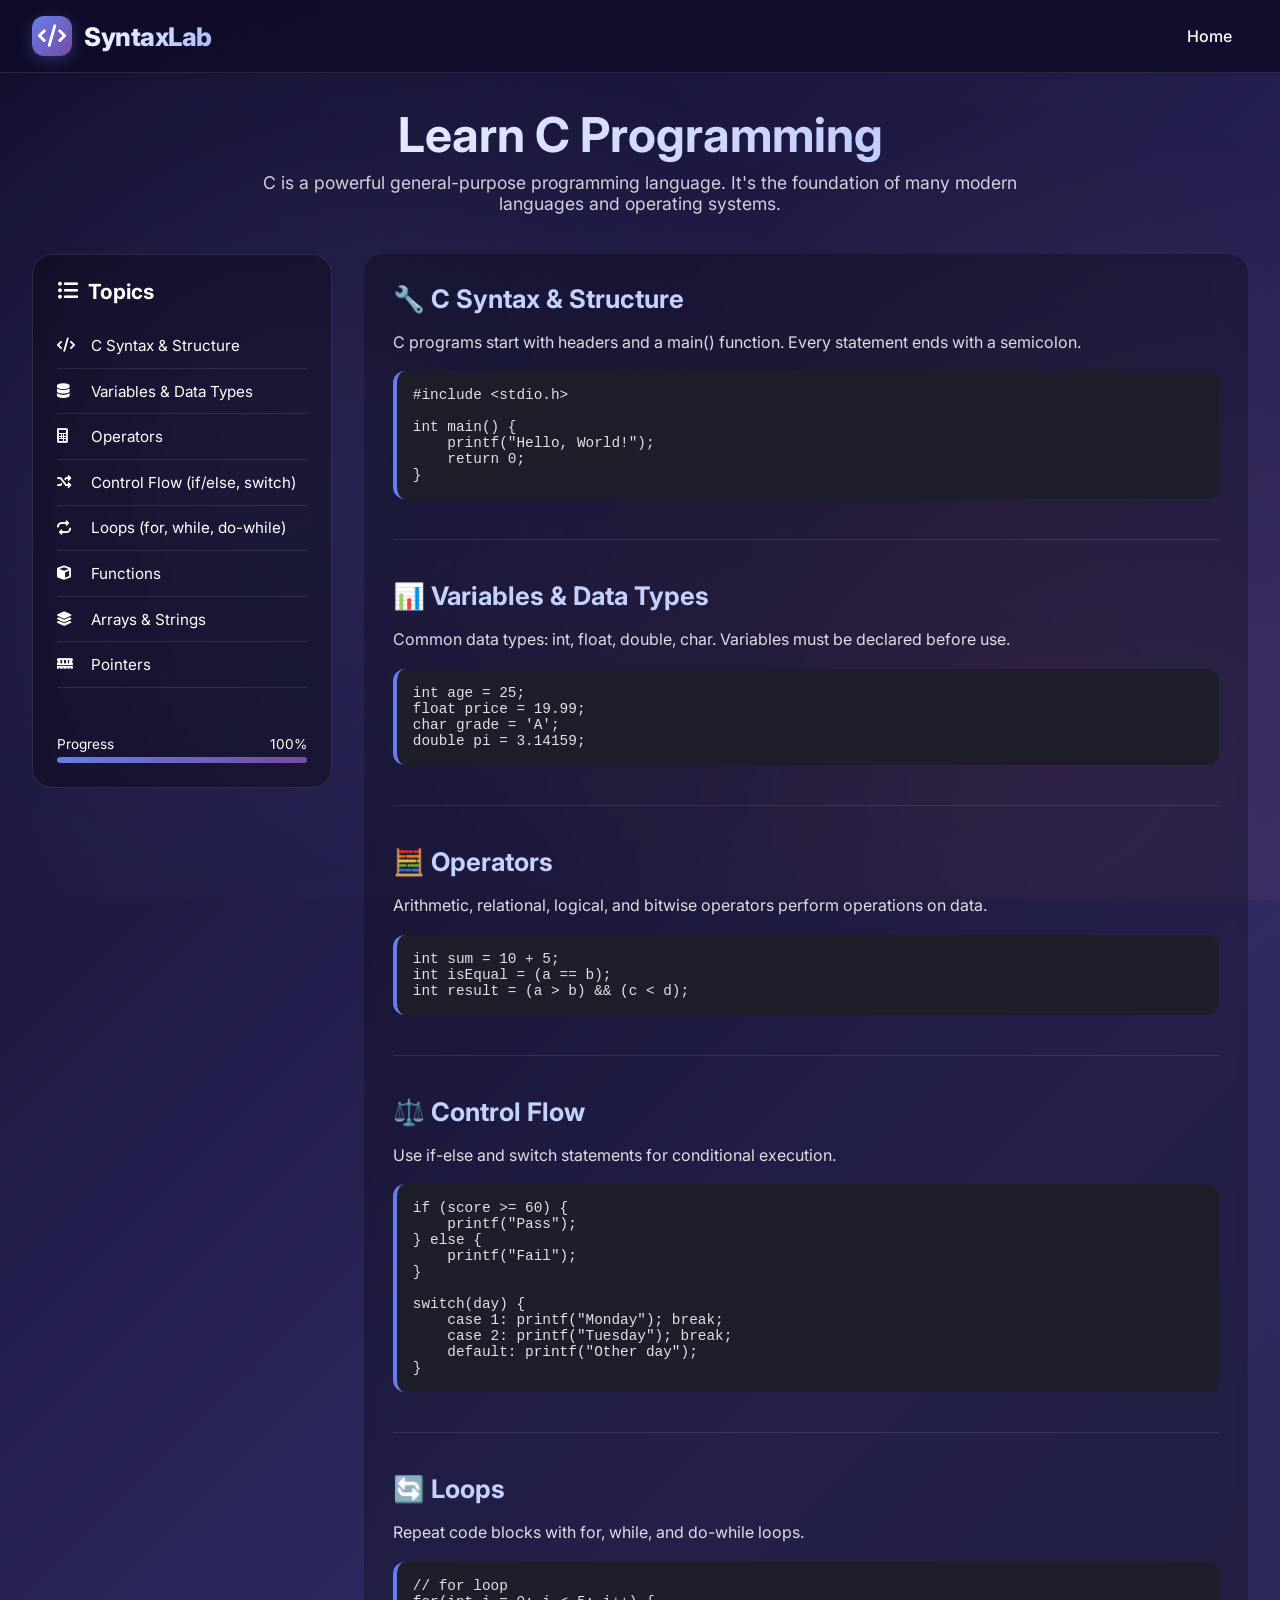
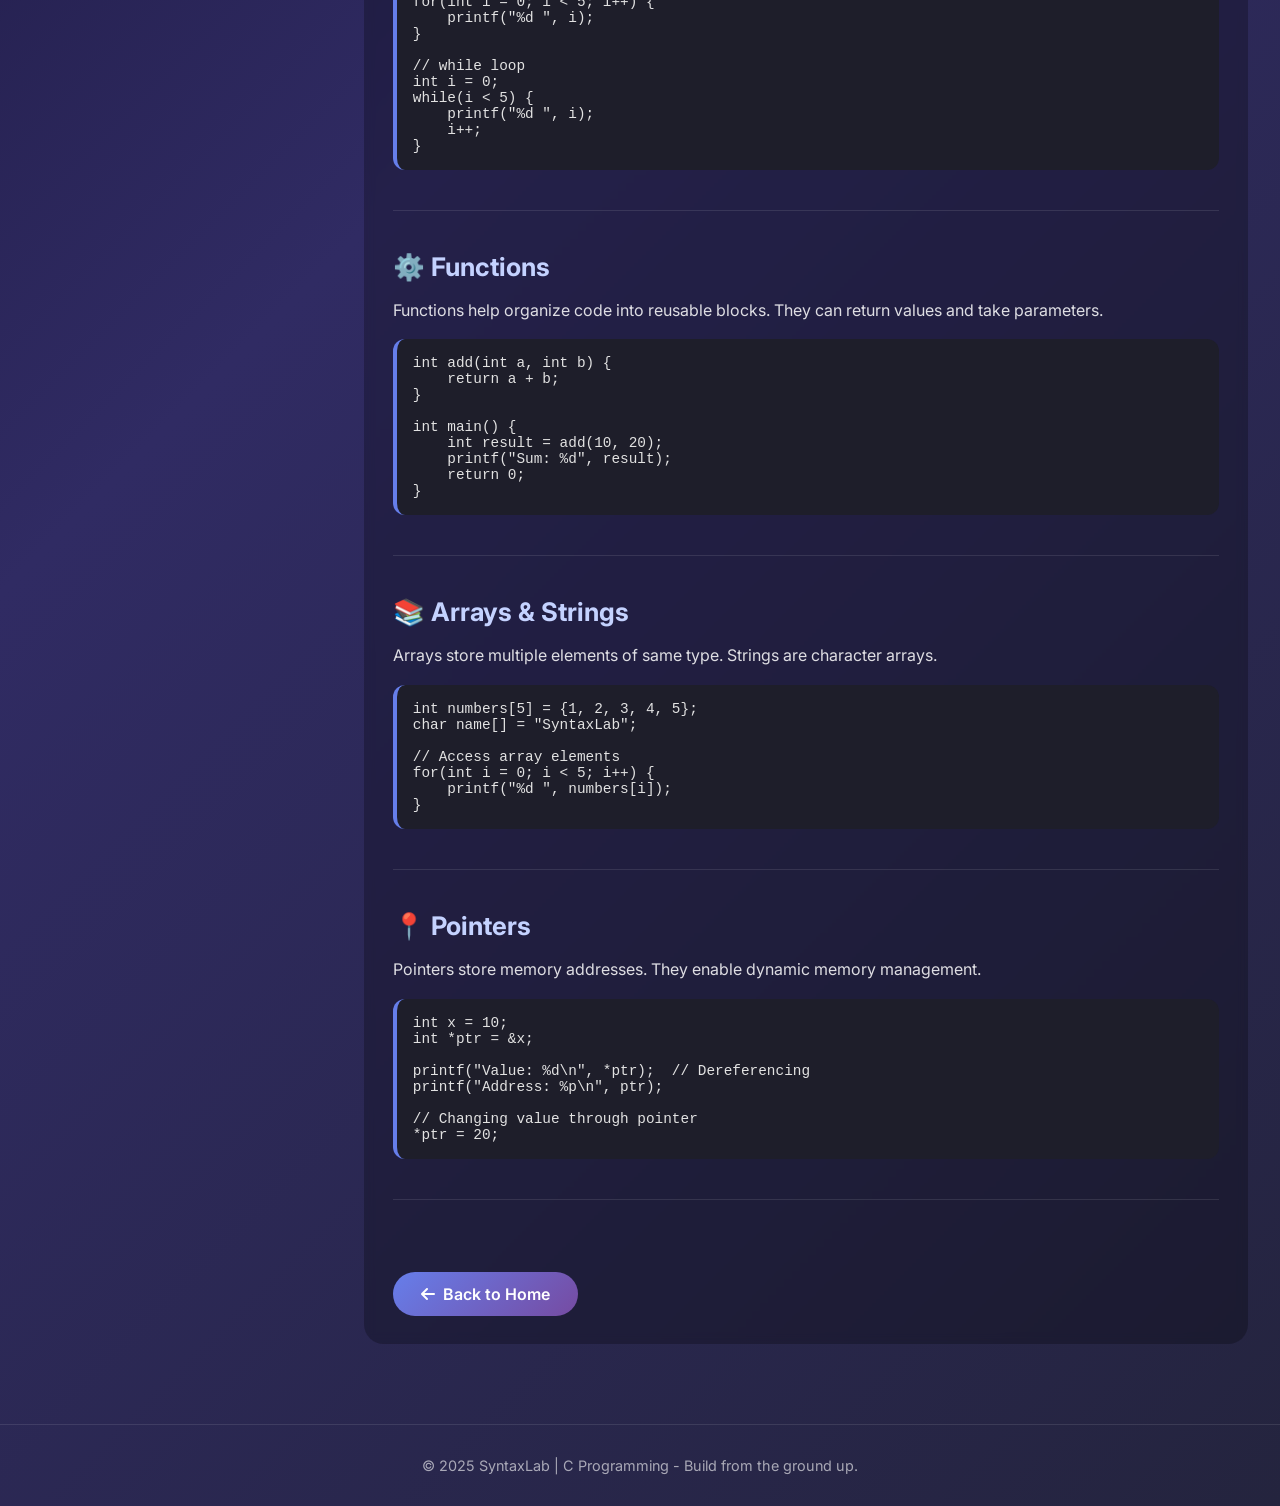
==== c.html @ 662ef064 "first commit" ====
<!DOCTYPE html>
<html lang="en">
<head>
    <meta charset="UTF-8">
    <meta name="viewport" content="width=device-width, initial-scale=1.0">
    <title>SyntaxLab | Learn C Programming</title>
    <link rel="stylesheet" href="style.css">
    <link rel="stylesheet" href="https://cdnjs.cloudflare.com/ajax/libs/font-awesome/6.0.0-beta3/css/all.min.css">
</head>
<body>

<nav class="navbar">
    <div class="nav-container">
        <div class="logo-area"><div class="logo-icon"><i class="fas fa-code"></i></div><span class="logo-text">SyntaxLab</span></div>
        <div class="nav-links"><a href="index.html" class="nav-link">Home</a></div>
    </div>
</nav>

<div class="language-container">
    <div class="language-header">
        <h1>Learn C Programming</h1>
        <p class="intro">C is a powerful general-purpose programming language. It's the foundation of many modern languages and operating systems.</p>
    </div>

    <div class="content-grid">
        <aside class="topics-sidebar">
            <h3><i class="fas fa-list-ul"></i> Topics</h3>
            <ul class="topic-list">
                <li><i class="fas fa-code"></i> C Syntax & Structure</li>
                <li><i class="fas fa-database"></i> Variables & Data Types</li>
                <li><i class="fas fa-calculator"></i> Operators</li>
                <li><i class="fas fa-random"></i> Control Flow (if/else, switch)</li>
                <li><i class="fas fa-repeat"></i> Loops (for, while, do-while)</li>
                <li><i class="fas fa-cube"></i> Functions</li>
                <li><i class="fas fa-layer-group"></i> Arrays & Strings</li>
                <li><i class="fas fa-memory"></i> Pointers</li>
            </ul>
            <div class="progress-wrapper">
                <div class="progress-label"><span>Progress</span><span class="progress-percent">0%</span></div>
                <div class="progress-bar"><div class="progress-fill"></div></div>
            </div>
        </aside>

        <main class="main-content">
            <div class="topic-section">
                <h2>🔧 C Syntax & Structure</h2>
                <p>C programs start with headers and a main() function. Every statement ends with a semicolon.</p>
                <div class="code-block"><pre>#include &lt;stdio.h&gt;

int main() {
    printf("Hello, World!");
    return 0;
}</pre></div>
            </div>

            <div class="topic-section">
                <h2>📊 Variables & Data Types</h2>
                <p>Common data types: int, float, double, char. Variables must be declared before use.</p>
                <div class="code-block"><pre>int age = 25;
float price = 19.99;
char grade = 'A';
double pi = 3.14159;</pre></div>
            </div>

            <div class="topic-section">
                <h2>🧮 Operators</h2>
                <p>Arithmetic, relational, logical, and bitwise operators perform operations on data.</p>
                <div class="code-block"><pre>int sum = 10 + 5;
int isEqual = (a == b);
int result = (a > b) && (c < d);</pre></div>
            </div>

            <div class="topic-section">
                <h2>⚖️ Control Flow</h2>
                <p>Use if-else and switch statements for conditional execution.</p>
                <div class="code-block"><pre>if (score >= 60) {
    printf("Pass");
} else {
    printf("Fail");
}

switch(day) {
    case 1: printf("Monday"); break;
    case 2: printf("Tuesday"); break;
    default: printf("Other day");
}</pre></div>
            </div>

            <div class="topic-section">
                <h2>🔄 Loops</h2>
                <p>Repeat code blocks with for, while, and do-while loops.</p>
                <div class="code-block"><pre>// for loop
for(int i = 0; i < 5; i++) {
    printf("%d ", i);
}

// while loop
int i = 0;
while(i < 5) {
    printf("%d ", i);
    i++;
}</pre></div>
            </div>

            <div class="topic-section">
                <h2>⚙️ Functions</h2>
                <p>Functions help organize code into reusable blocks. They can return values and take parameters.</p>
                <div class="code-block"><pre>int add(int a, int b) {
    return a + b;
}

int main() {
    int result = add(10, 20);
    printf("Sum: %d", result);
    return 0;
}</pre></div>
            </div>

            <div class="topic-section">
                <h2>📚 Arrays & Strings</h2>
                <p>Arrays store multiple elements of same type. Strings are character arrays.</p>
                <div class="code-block"><pre>int numbers[5] = {1, 2, 3, 4, 5};
char name[] = "SyntaxLab";

// Access array elements
for(int i = 0; i < 5; i++) {
    printf("%d ", numbers[i]);
}</pre></div>
            </div>

            <div class="topic-section">
                <h2>📍 Pointers</h2>
                <p>Pointers store memory addresses. They enable dynamic memory management.</p>
                <div class="code-block"><pre>int x = 10;
int *ptr = &x;

printf("Value: %d\n", *ptr);  // Dereferencing
printf("Address: %p\n", ptr);

// Changing value through pointer
*ptr = 20;</pre></div>
            </div>

            <a href="index.html" class="back-home"><i class="fas fa-arrow-left"></i> Back to Home</a>
        </main>
    </div>
</div>

<footer class="footer"><p>© 2025 SyntaxLab | C Programming - Build from the ground up.</p></footer>
<script src="script.js"></script>
</body>
</html>
---- style.css ----
/* ===== SYNTAXLAB - MODERN LEARNING WEBSITE ===== */
/* Google Fonts & Base Reset */
@import url('https://fonts.googleapis.com/css2?family=Inter:opsz,wght@14..32,300;14..32,400;14..32,500;14..32,600;14..32,700;14..32,800&display=swap');

* {
    margin: 0;
    padding: 0;
    box-sizing: border-box;
}

body {
    font-family: 'Inter', sans-serif;
    background: linear-gradient(135deg, #0f0c29 0%, #302b63 50%, #24243e 100%);
    color: #fff;
    min-height: 100vh;
    overflow-x: hidden;
}

/* Animated Background Effect */
body::before {
    content: '';
    position: fixed;
    top: 0;
    left: 0;
    width: 100%;
    height: 100%;
    background: radial-gradient(circle at 20% 50%, rgba(120, 119, 198, 0.15) 0%, transparent 50%),
                radial-gradient(circle at 80% 80%, rgba(255, 119, 119, 0.1) 0%, transparent 50%);
    pointer-events: none;
    z-index: -1;
    animation: breathe 8s ease-in-out infinite;
}

@keyframes breathe {
    0%, 100% { opacity: 0.5; }
    50% { opacity: 1; }
}

/* ===== NAVBAR ===== */
.navbar {
    background: rgba(15, 12, 41, 0.85);
    backdrop-filter: blur(12px);
    border-bottom: 1px solid rgba(255, 255, 255, 0.1);
    position: sticky;
    top: 0;
    z-index: 1000;
    padding: 1rem 0;
}

.nav-container {
    max-width: 1400px;
    margin: 0 auto;
    padding: 0 2rem;
    display: flex;
    justify-content: space-between;
    align-items: center;
}

.logo-area {
    display: flex;
    align-items: center;
    gap: 12px;
}

.logo-icon {
    background: linear-gradient(135deg, #667eea 0%, #764ba2 100%);
    width: 40px;
    height: 40px;
    border-radius: 12px;
    display: flex;
    align-items: center;
    justify-content: center;
    font-size: 1.4rem;
    box-shadow: 0 4px 15px rgba(102, 126, 234, 0.3);
}

.logo-text {
    font-size: 1.6rem;
    font-weight: 800;
    background: linear-gradient(135deg, #fff 0%, #a8b9ff 100%);
    -webkit-background-clip: text;
    background-clip: text;
    color: transparent;
    letter-spacing: -0.5px;
}

.nav-links {
    display: flex;
    gap: 1rem;
}

.nav-link {
    color: #fff;
    text-decoration: none;
    padding: 0.5rem 1rem;
    border-radius: 8px;
    transition: all 0.3s ease;
    font-weight: 500;
}

.nav-link:hover {
    background: rgba(255, 255, 255, 0.1);
    transform: translateY(-2px);
}

/* ===== HERO SECTION ===== */
.hero {
    text-align: center;
    padding: 4rem 2rem 3rem;
    animation: fadeInUp 0.8s ease;
}

@keyframes fadeInUp {
    from {
        opacity: 0;
        transform: translateY(30px);
    }
    to {
        opacity: 1;
        transform: translateY(0);
    }
}

.hero h1 {
    font-size: 3.5rem;
    font-weight: 800;
    background: linear-gradient(135deg, #ffffff 0%, #c4d2ff 100%);
    -webkit-background-clip: text;
    background-clip: text;
    color: transparent;
    margin-bottom: 1rem;
}

.hero-subtitle {
    font-size: 1.2rem;
    color: rgba(255, 255, 255, 0.7);
    max-width: 600px;
    margin: 0 auto;
}

/* ===== SUBJECT CARDS SECTION ===== */
.subjects-section {
    max-width: 1400px;
    margin: 0 auto;
    padding: 2rem 2rem 4rem;
}

.section-title {
    text-align: center;
    font-size: 2rem;
    margin-bottom: 2rem;
    font-weight: 600;
}

.cards-grid {
    display: grid;
    grid-template-columns: repeat(auto-fit, minmax(280px, 1fr));
    gap: 1.8rem;
}

/* Language Card Styles */
.lang-card {
    background: rgba(255, 255, 255, 0.08);
    backdrop-filter: blur(10px);
    border-radius: 20px;
    padding: 1.8rem;
    text-align: center;
    cursor: pointer;
    transition: all 0.4s cubic-bezier(0.175, 0.885, 0.32, 1.275);
    border: 1px solid rgba(255, 255, 255, 0.1);
    box-shadow: 0 8px 20px rgba(0, 0, 0, 0.2);
}

.lang-card:hover {
    transform: translateY(-10px) scale(1.02);
    background: rgba(255, 255, 255, 0.15);
    border-color: rgba(102, 126, 234, 0.6);
    box-shadow: 0 20px 35px rgba(0, 0, 0, 0.3);
}

.card-icon {
    font-size: 3.5rem;
    margin-bottom: 1rem;
}

.lang-card h3 {
    font-size: 1.8rem;
    margin-bottom: 0.5rem;
    font-weight: 700;
}

.lang-card p {
    color: rgba(255, 255, 255, 0.7);
    font-size: 0.9rem;
}

/* ===== LANGUAGE PAGE STYLES ===== */
.language-container {
    max-width: 1300px;
    margin: 0 auto;
    padding: 2rem;
}

.language-header {
    text-align: center;
    margin-bottom: 2.5rem;
}

.language-header h1 {
    font-size: 3rem;
    background: linear-gradient(135deg, #fff, #a8b9ff);
    -webkit-background-clip: text;
    background-clip: text;
    color: transparent;
    margin-bottom: 0.5rem;
}

.language-header .intro {
    font-size: 1.1rem;
    color: rgba(255, 255, 255, 0.8);
    max-width: 800px;
    margin: 0 auto;
}

/* Two Column Layout */
.content-grid {
    display: grid;
    grid-template-columns: 300px 1fr;
    gap: 2rem;
}

/* Sidebar Topics */
.topics-sidebar {
    background: rgba(0, 0, 0, 0.3);
    border-radius: 20px;
    padding: 1.5rem;
    height: fit-content;
    position: sticky;
    top: 100px;
    backdrop-filter: blur(8px);
    border: 1px solid rgba(255,255,255,0.1);
}

.topics-sidebar h3 {
    font-size: 1.3rem;
    margin-bottom: 1.2rem;
    display: flex;
    align-items: center;
    gap: 10px;
}

.topic-list {
    list-style: none;
}

.topic-list li {
    padding: 0.8rem 0;
    border-bottom: 1px solid rgba(255, 255, 255, 0.1);
    cursor: pointer;
    transition: all 0.3s ease;
    font-size: 0.95rem;
    display: flex;
    align-items: center;
    gap: 10px;
}

.topic-list li:hover {
    color: #a8b9ff;
    transform: translateX(5px);
}

.topic-list i {
    width: 24px;
    font-size: 0.9rem;
}

/* Main Content */
.main-content {
    background: rgba(0, 0, 0, 0.25);
    border-radius: 20px;
    padding: 1.8rem;
    backdrop-filter: blur(5px);
}

.topic-section {
    margin-bottom: 2.5rem;
    padding-bottom: 1.5rem;
    border-bottom: 1px solid rgba(255,255,255,0.1);
}

.topic-section h2 {
    font-size: 1.6rem;
    margin-bottom: 1rem;
    color: #c4d2ff;
}

.topic-section p {
    line-height: 1.6;
    margin-bottom: 1rem;
    color: rgba(255,255,255,0.85);
}

.code-block {
    background: #1e1e2a;
    border-radius: 12px;
    padding: 1rem;
    margin: 1rem 0;
    overflow-x: auto;
    font-family: 'Courier New', monospace;
    border-left: 4px solid #667eea;
}

.code-block pre {
    color: #e2e2e2;
    font-size: 0.9rem;
}

/* Back Button */
.back-home {
    display: inline-flex;
    align-items: center;
    gap: 8px;
    background: linear-gradient(135deg, #667eea, #764ba2);
    color: white;
    padding: 12px 28px;
    border-radius: 40px;
    text-decoration: none;
    font-weight: 600;
    margin-top: 2rem;
    transition: all 0.3s ease;
    border: none;
    cursor: pointer;
}

.back-home:hover {
    transform: translateY(-3px);
    box-shadow: 0 10px 25px rgba(102, 126, 234, 0.4);
}

/* Progress Indicator */
.progress-wrapper {
    margin-top: 2rem;
    padding-top: 1rem;
}

.progress-label {
    font-size: 0.85rem;
    display: flex;
    justify-content: space-between;
    margin-bottom: 5px;
}

.progress-bar {
    height: 6px;
    background: rgba(255,255,255,0.2);
    border-radius: 10px;
    overflow: hidden;
}

.progress-fill {
    height: 100%;
    background: linear-gradient(90deg, #667eea, #764ba2);
    width: 0%;
    border-radius: 10px;
    transition: width 0.5s ease;
}

/* Footer */
.footer {
    text-align: center;
    padding: 2rem;
    border-top: 1px solid rgba(255,255,255,0.1);
    margin-top: 3rem;
    color: rgba(255,255,255,0.6);
    font-size: 0.9rem;
}

/* ===== RESPONSIVE DESIGN ===== */
@media (max-width: 900px) {
    .content-grid {
        grid-template-columns: 1fr;
    }
    
    .topics-sidebar {
        position: static;
        margin-bottom: 1.5rem;
    }
    
    .hero h1 {
        font-size: 2.3rem;
    }
    
    .nav-container {
        padding: 0 1rem;
    }
    
    .logo-text {
        font-size: 1.2rem;
    }
    
    .cards-grid {
        gap: 1rem;
    }
}

@media (max-width: 480px) {
    .language-container {
        padding: 1rem;
    }
    
    .hero h1 {
        font-size: 1.8rem;
    }
    
    .lang-card {
        padding: 1.2rem;
    }
    
    .card-icon {
        font-size: 2.5rem;
    }
}
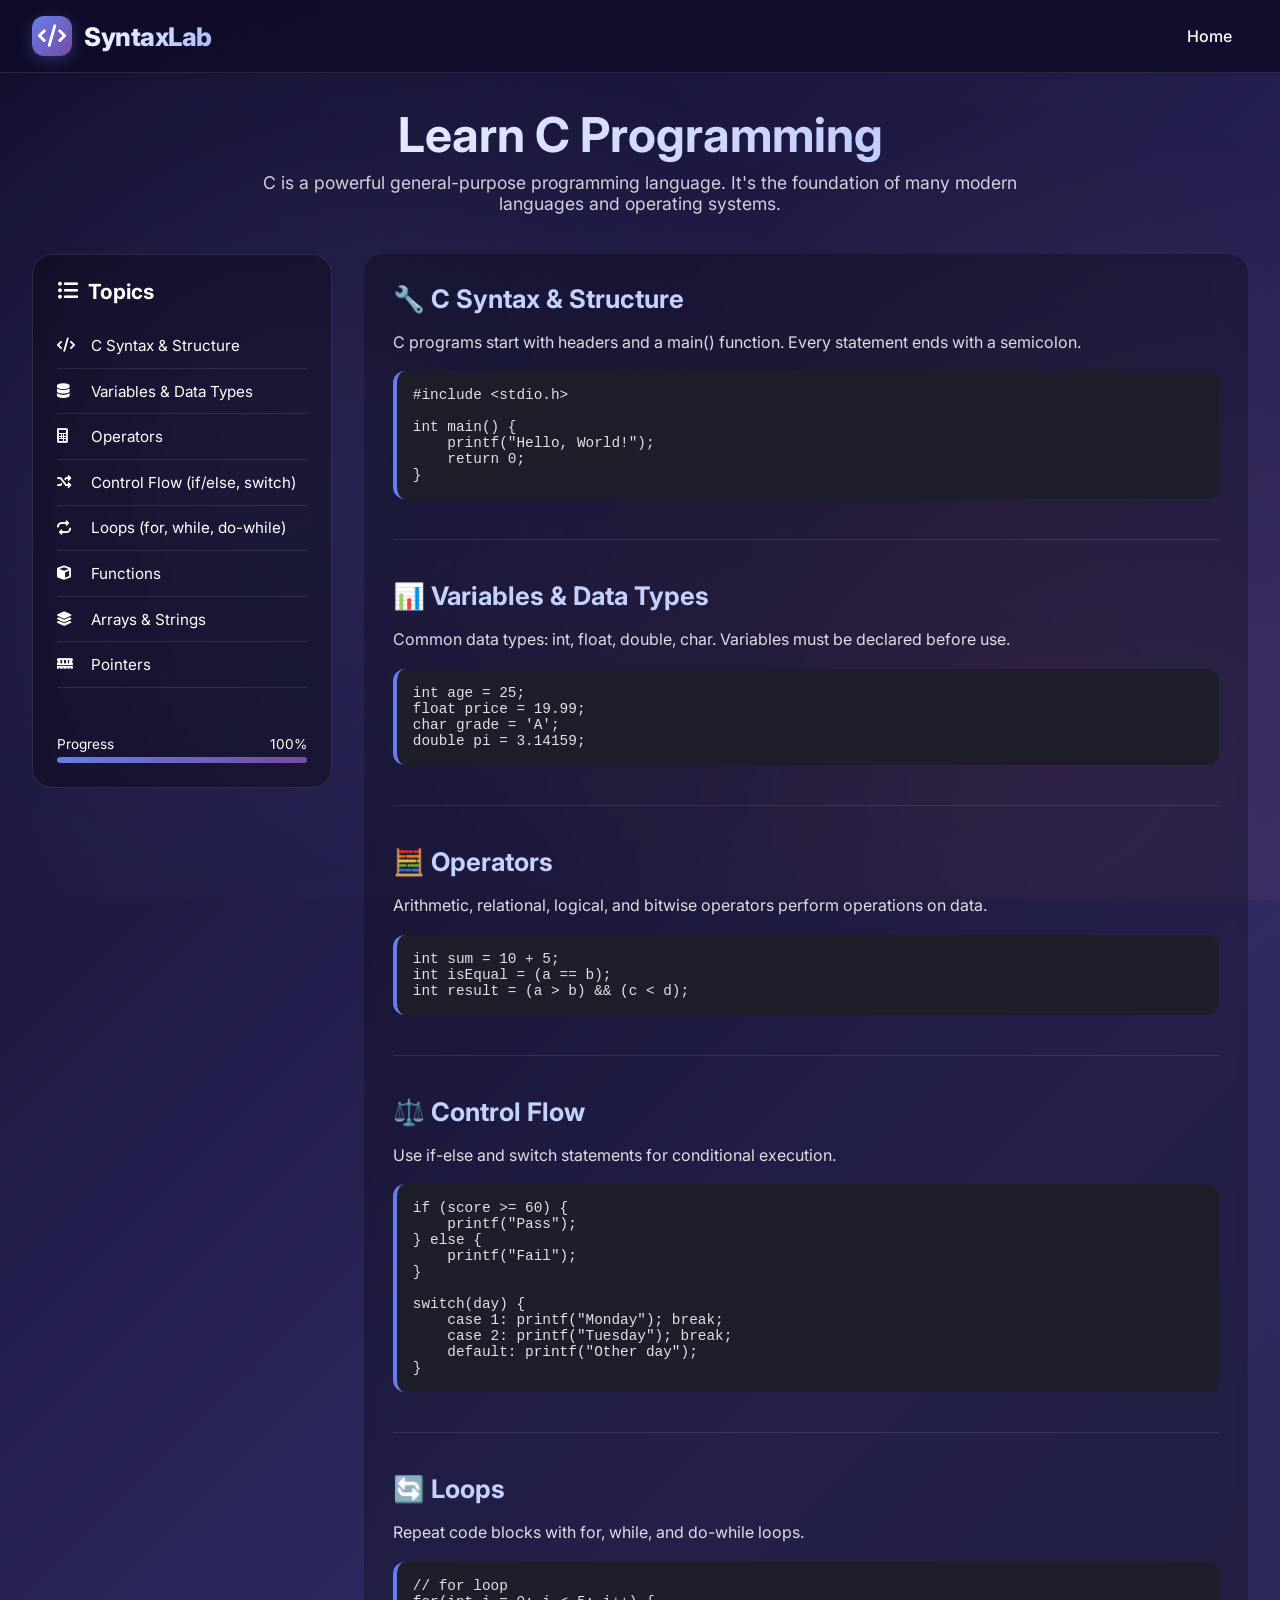
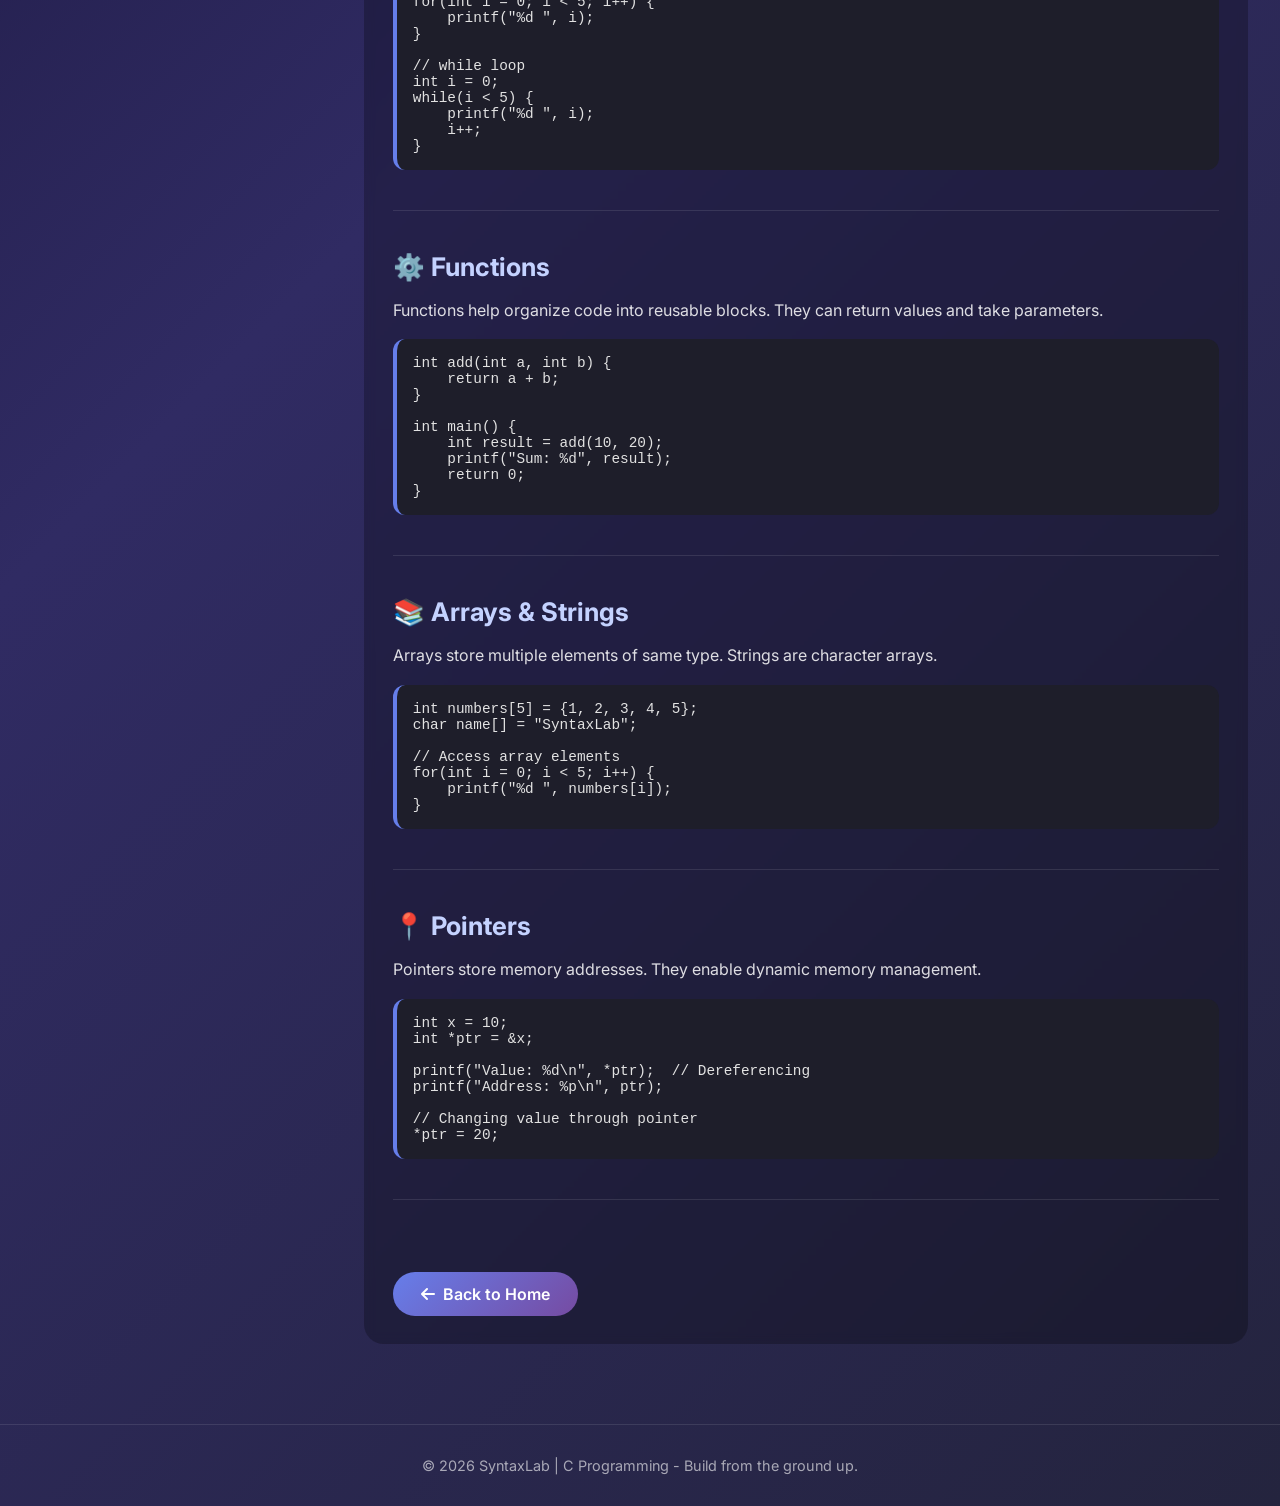
==== commit 29ab3d5c: "first commit" ====
--- a/c.html
+++ b/c.html
@@ -146,7 +146,7 @@
     </div>
 </div>
 
-<footer class="footer"><p>© 2025 SyntaxLab | C Programming - Build from the ground up.</p></footer>
+<footer class="footer"><p>© 2026 SyntaxLab | C Programming - Build from the ground up.</p></footer>
 <script src="script.js"></script>
 </body>
 </html>
